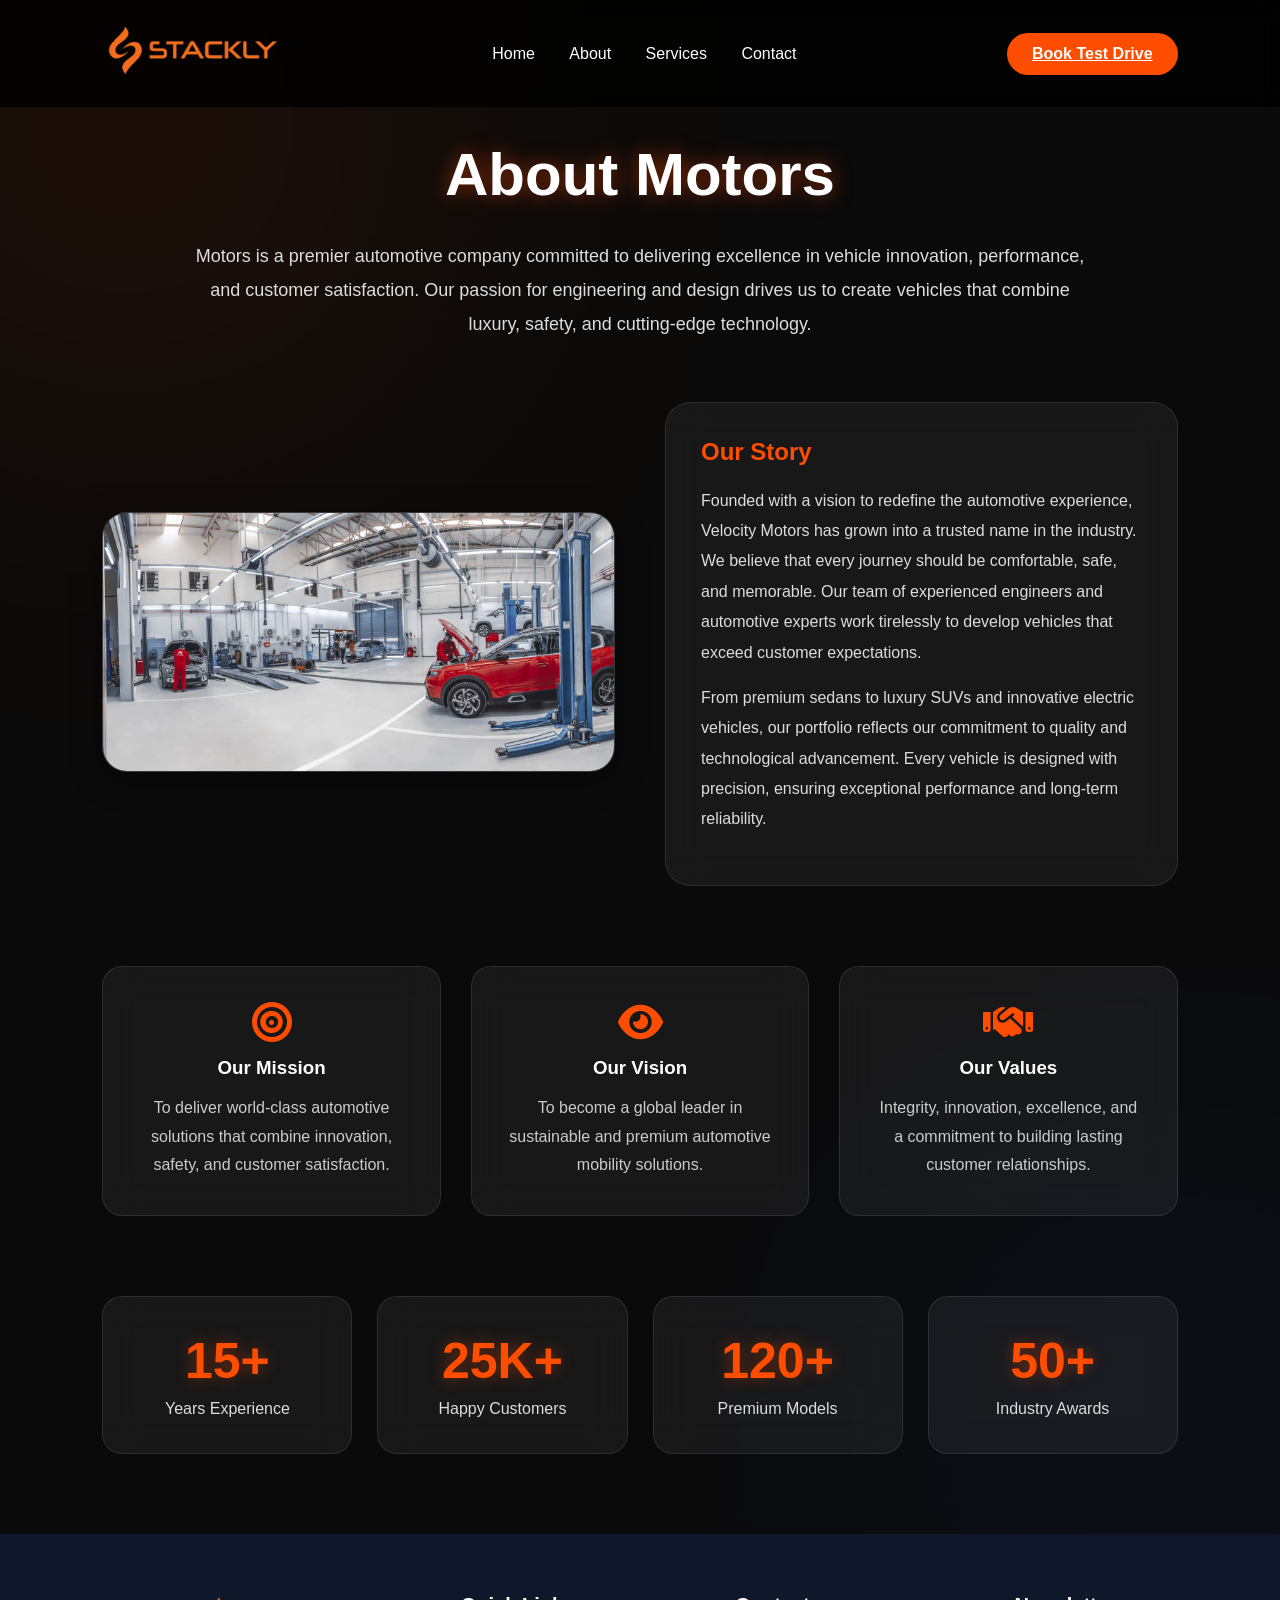
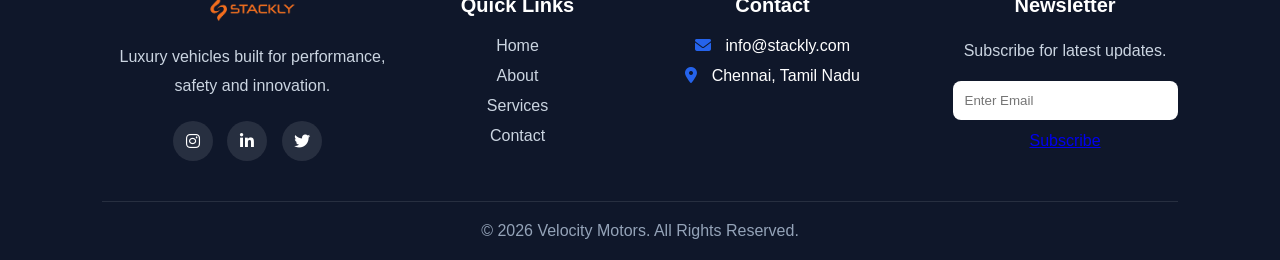
==== About.html @ fe4d31fa "changes" ====
<!DOCTYPE html>
<html lang="en">
<head>
<meta charset="UTF-8">
<meta name="viewport" content="width=device-width, initial-scale=1.0">
<title>Velocity Motors</title>

<link rel="stylesheet" href="style.css">

<link rel="stylesheet"
href="https://cdnjs.cloudflare.com/ajax/libs/font-awesome/6.5.1/css/all.min.css">

</head>
<body>

<header>

    <div class="logo">
        <a href="index.html">
            <img src="./assests/logo1.webp" alt="Velocity Motors Logo">
        </a>
    </div>

    <div class="menu-toggle">
        <i class="fas fa-bars"></i>
    </div>

    <nav>
        <a href="index.html">Home</a>
        <a href="about.html">About</a>
        <a href="services.html">Services</a>
        <a href="contact.html">Contact</a>
    </nav>

    <a href="404.html" class="btn">Book Test Drive</a>

</header>

<section class="about-section">

    <div class="container">

        <h1>About  Motors</h1>

        <p class="about-intro">
             Motors is a premier automotive company committed to
            delivering excellence in vehicle innovation, performance, and
            customer satisfaction. Our passion for engineering and design
            drives us to create vehicles that combine luxury, safety,
            and cutting-edge technology.
        </p>

        <div class="about-content">

            <div class="about-image">
                <img src="./assests/aboutimg.webp" alt="Velocity Motors">
            </div>

            <div class="about-text">

                <h2>Our Story</h2>

                <p>
                    Founded with a vision to redefine the automotive experience,
                    Velocity Motors has grown into a trusted name in the industry.
                    We believe that every journey should be comfortable, safe,
                    and memorable. Our team of experienced engineers and
                    automotive experts work tirelessly to develop vehicles
                    that exceed customer expectations.
                </p>

                <p>
                    From premium sedans to luxury SUVs and innovative electric
                    vehicles, our portfolio reflects our commitment to quality
                    and technological advancement. Every vehicle is designed
                    with precision, ensuring exceptional performance and
                    long-term reliability.
                </p>

            </div>

        </div>

        <div class="mission-vision">

            <div class="about-card">
                <i class="fas fa-bullseye"></i>
                <h3>Our Mission</h3>
                <p>
                    To deliver world-class automotive solutions that combine
                    innovation, safety, and customer satisfaction.
                </p>
            </div>

            <div class="about-card">
                <i class="fas fa-eye"></i>
                <h3>Our Vision</h3>
                <p>
                    To become a global leader in sustainable and premium
                    automotive mobility solutions.
                </p>
            </div>

            <div class="about-card">
                <i class="fas fa-handshake"></i>
                <h3>Our Values</h3>
                <p>
                    Integrity, innovation, excellence, and a commitment to
                    building lasting customer relationships.
                </p>
            </div>

        </div>

        <div class="about-stats">

            <div class="stat-box">
                <h2>15+</h2>
                <p>Years Experience</p>
            </div>

            <div class="stat-box">
                <h2>25K+</h2>
                <p>Happy Customers</p>
            </div>

            <div class="stat-box">
                <h2>120+</h2>
                <p>Premium Models</p>
            </div>

            <div class="stat-box">
                <h2>50+</h2>
                <p>Industry Awards</p>
            </div>

        </div>

    </div>

</section>


<footer class="footer">

    <div class="container">

        <div class="row">

            <div class="col-lg-4">

                <a href="index.html">
                    <img src="./assests/logo1.webp"
                    class="footer-logo"
                    alt="Logo">
                </a>

                <p>
                    Luxury vehicles built for performance,
                    safety and innovation.
                </p>

                <div class="social-icons">

                    <a href="404.html">
                        <i class="fab fa-instagram"></i>
                    </a>

                    <a href="404.html">
                        <i class="fab fa-linkedin-in"></i>
                    </a>

                    <a href="404.html">
                        <i class="fab fa-twitter"></i>
                    </a>

                </div>

            </div>

            <div class="col-lg-2">

                <h4>Quick Links</h4>

                <ul class="footer-links">

                    <li>
                        <a href="index.html">Home</a>
                    </li>

                    <li>
                        <a href="about.html">About</a>
                    </li>

                    <li>
                        <a href="services.html">Services</a>
                    </li>

                    <li>
                        <a href="contact.html">Contact</a>
                    </li>

                </ul>

            </div>

            <div class="col-lg-3">

                <h4>Contact</h4>

                <ul class="contact-info">

                    <li>
                        <i class="fas fa-envelope"></i>
                        info@stackly.com
                    </li>

                    <li>
                        <i class="fas fa-map-marker-alt"></i>
                        Chennai, Tamil Nadu
                    </li>

                </ul>

            </div>

            <div class="col-lg-3">

                <h4>Newsletter</h4>

                <p>
                    Subscribe for latest updates.
                </p>

                <div class="newsletter">

                    <input type="email"
                    placeholder="Enter Email">

                    <a href="404.html"
                    class="subscribe-btn">
                        Subscribe
                    </a>

                </div>

            </div>

        </div>

        <div class="footer-bottom">
            © 2026 Velocity Motors.
            All Rights Reserved.
        </div>

    </div>

</footer>


<script src="main.js"></script>

</body>
</html>
---- style.css ----
*{
margin:0;
padding:0;
box-sizing:border-box;
font-family:'Poppins',sans-serif;
scroll-behavior:smooth;
}

body{
background:#0a0a0a;
color:white;
}

header{
position:fixed;
width:100%;
top:0;
padding:20px 8%;
display:flex;
justify-content:space-between;
align-items:center;
background:rgba(0,0,0,.8);
backdrop-filter:blur(10px);
z-index:1000;
}

.logo{
font-size:30px;
font-weight:700;
color:#ff4d00;
}

.logo img{
    height: 60px;
    width: auto;
    object-fit: contain;
}
nav a{
color:white;
text-decoration:none;
margin:0 15px;
}

.btn{
background:#ff4d00;
color:white;
padding:12px 25px;
border:none;
border-radius:30px;
cursor:pointer;
font-weight:600;
}

.outline-btn{
padding:12px 25px;
background:transparent;
border:2px solid white;
color:white;
border-radius:30px;
margin-left:10px;
cursor:pointer;
}

.hero{
height:100vh;
background:
linear-gradient(rgba(0,0,0,.5),rgba(0,0,0,.7)),
url("./assests/background.webp");
background-size:cover;
background-position:center;
display:flex;
justify-content:center;
align-items:center;
text-align:center;
}

.hero-content{
max-width:800px;
animation:fadeUp 1.2s ease;
}

.hero h1{
font-size:70px;
margin-bottom:20px;
}

.hero p{
font-size:20px;
line-height:1.8;
margin-bottom:25px;
}

.stats{
padding:80px 10%;
display:flex;
justify-content:space-around;
background:#111;
}

.stat h2{
font-size:55px;
color:#ff4d00;
}

.features{
padding:100px 10%;
text-align:center;
}

.features h2{
font-size:45px;
margin-bottom:50px;
}

.feature-grid{
display:grid;
grid-template-columns:repeat(auto-fit,minmax(250px,1fr));
gap:30px;
}

.card{
background:#141414;
padding:35px;
border-radius:15px;
transition:.4s;
}

.card:hover{
transform:translateY(-10px);
}

.card i{
font-size:40px;
color:#ff4d00;
margin-bottom:20px;
}

.showcase{
padding:100px 10%;
}

.showcase h2{
text-align:center;
font-size:45px;
margin-bottom:50px;
}

.cars{
display:grid;
grid-template-columns:repeat(auto-fit,minmax(300px,1fr));
gap:25px;
}

.car-card{
overflow:hidden;
border-radius:15px;
background:#141414;
}

.car-card img{
width:100%;
height:250px;
object-fit:cover;
transition:.5s;
}

.car-card:hover img{
transform:scale(1.1);
}

.car-card h3{
padding:20px;
text-align:center;
}

.cta{
padding:100px 20px;
text-align:center;
background:#111;
}

.cta h2{
font-size:45px;
margin-bottom:25px;
}

footer{
padding:25px;
text-align:center;
background:black;
}

@keyframes fadeUp{
from{
opacity:0;
transform:translateY(50px);
}
to{
opacity:1;
transform:translateY(0);
}
}

@media(max-width:768px){

header{
flex-direction:column;
gap:15px;
}

.hero h1{
font-size:45px;
}

.stats{
flex-direction:column;
gap:30px;
text-align:center;
}
}


@keyframes loading{
    from{
        width:0%;
    }
    to{
        width:100%;
    }
}

#main-content{
    display:none;
}


/* Footer */

.footer{
    background:#0f172a;
    color:#fff;
    padding:60px 8% 20px;
}

.footer .container{
    width:100%;
}

.footer .row{
    display:grid;
    grid-template-columns:2fr 1fr 1.5fr 1.5fr;
    gap:40px;
}

.footer-logo{
    width:90px;
    margin-bottom:15px;
    cursor:pointer;
    transition:0.3s;
}

.footer-logo:hover{
    transform:scale(1.08);
}

.footer p{
    color:#cbd5e1;
    line-height:1.8;
}

.footer h4{
    margin-bottom:20px;
    font-size:20px;
    color:#fff;
}

.social-icons{
    margin-top:20px;
}

.social-icons a{
    width:40px;
    height:40px;
    display:inline-flex;
    align-items:center;
    justify-content:center;
    background:rgba(255,255,255,0.1);
    border-radius:50%;
    color:#fff;
    text-decoration:none;
    margin-right:10px;
    transition:0.3s;
}

.social-icons a:hover{
    background:#2563eb;
    transform:translateY(-3px);
}

.footer-links,
.contact-info{
    list-style:none;
    padding:0;
}

.footer-links li,
.contact-info li{
    margin-bottom:12px;
}

.footer-links a{
    color:#cbd5e1;
    text-decoration:none;
    transition:0.3s;
}

.footer-links a:hover{
    color:#fff;
    padding-left:5px;
}

.contact-info i{
    margin-right:10px;
    color:#2563eb;
}

.newsletter{
    display:flex;
    flex-direction:column;
    gap:12px;
    margin-top:15px;
}

.newsletter input{
    padding:12px;
    border:none;
    border-radius:8px;
    outline:none;
}

.newsletter button{
    background:#2563eb;
    color:#fff;
    border:none;
    padding:12px;
    border-radius:8px;
    cursor:pointer;
    transition:0.3s;
}

.newsletter button:hover{
    background:#1d4ed8;
}

.footer-bottom{
    border-top:1px solid rgba(255,255,255,0.1);
    margin-top:40px;
    padding-top:20px;
    text-align:center;
    color:#94a3b8;
}

/* Mobile Responsive */

@media(max-width:768px){

    .footer .row{
        grid-template-columns:1fr;
        gap:30px;
    }

    .footer{
        text-align:center;
    }

    .social-icons{
        justify-content:center;
    }

    .newsletter{
        max-width:350px;
        margin:auto;
    }
}
/* Mobile Responsive */

@media(max-width:768px){

    .footer{
        text-align:center;
    }

    .footer-container{
        grid-template-columns:1fr;
    }

    .footer-brand{
        max-width:100%;
    }

    .footer-logo{
        width:70px;
    }
}

/* Hamburger Menu */

.menu-toggle{
    display:none;
    font-size:28px;
    color:white;
    cursor:pointer;
}

/* Mobile Navbar */

@media(max-width:768px){

    header{
        flex-direction:row;
        justify-content:space-between;
    }

    .menu-toggle{
        display:block;
    }

nav{
    position:absolute;
    top:90px;
    left:0;
    width:100%;

    background:#111;
    flex-direction:column;
    text-align:center;
    padding:20px 0;

    /* 🔥 IMPORTANT FIX */
    display:flex;
    flex-direction:column;

    opacity:0;
    visibility:hidden;
    transform:translateY(-20px);
    transition:0.4s ease;

    pointer-events:none;
}

nav.active{
    opacity:1;
    visibility:visible;
    transform:translateY(0);
    pointer-events:auto;
}

    nav a{
        margin:15px 0;
        display:block;
    }

    header .btn{
        display:none;
    }

    .hero h1{
        font-size:45px;
    }

    .stats{
        flex-direction:column;
        gap:30px;
        text-align:center;
    }
}



.about-section{
    padding:140px 8% 80px;
    min-height:100vh;
    position:relative;
    overflow:hidden;
}

/* Background Glow */

.about-section::before{
    content:"";
    position:absolute;
    width:450px;
    height:450px;
    background:#ff4d00;
    filter:blur(180px);
    opacity:.15;
    top:-100px;
    left:-100px;
}

.about-section::after{
    content:"";
    position:absolute;
    width:400px;
    height:400px;
    background:#2563eb;
    filter:blur(180px);
    opacity:.12;
    bottom:-100px;
    right:-100px;
}

.about-section .container{
    position:relative;
    z-index:2;
}

.about-section h1{
    text-align:center;
    font-size:60px;
    margin-bottom:30px;
    color:#fff;
    text-shadow:0 0 20px rgba(255,77,0,.5);
}

.about-intro{
    max-width:900px;
    margin:0 auto 60px;
    text-align:center;
    color:#ddd;
    line-height:1.9;
    font-size:18px;
}

/* Image + Content */

.about-content{
    display:grid;
    grid-template-columns:1fr 1fr;
    gap:50px;
    align-items:center;
    margin-top:50px;
}

.about-image img{
    width:100%;
    border-radius:25px;
    border:1px solid rgba(255,255,255,.15);

    background:rgba(255,255,255,.05);
    backdrop-filter:blur(20px);

    box-shadow:
    0 8px 32px rgba(0,0,0,.35);

    transition:.5s;
}

.about-image img:hover{
    transform:scale(1.03);
}

.about-text{
    background:rgba(255,255,255,.06);
    backdrop-filter:blur(20px);
    border:1px solid rgba(255,255,255,.1);
    border-radius:25px;
    padding:35px;
}

.about-text h2{
    color:#ff4d00;
    margin-bottom:20px;
}

.about-text p{
    color:#ddd;
    line-height:1.9;
    margin-bottom:15px;
}

/* Mission Vision */

.mission-vision{
    margin-top:80px;

    display:grid;
    grid-template-columns:repeat(auto-fit,minmax(280px,1fr));
    gap:30px;
}

.about-card{
    background:rgba(255,255,255,.06);
    backdrop-filter:blur(20px);

    border:1px solid rgba(255,255,255,.1);

    border-radius:20px;

    padding:35px;
    text-align:center;

    transition:.4s;
}

.about-card:hover{
    transform:translateY(-10px);
    box-shadow:0 10px 40px rgba(255,77,0,.2);
}

.about-card i{
    font-size:40px;
    color:#ff4d00;
    margin-bottom:15px;
}

.about-card h3{
    margin-bottom:15px;
}

.about-card p{
    color:#ccc;
    line-height:1.8;
}

/* Stats */

.about-stats{
    margin-top:80px;

    display:grid;
    grid-template-columns:repeat(auto-fit,minmax(200px,1fr));
    gap:25px;
}

.stat-box{
    text-align:center;

    background:rgba(255,255,255,.06);

    backdrop-filter:blur(20px);

    border:1px solid rgba(255,255,255,.1);

    border-radius:20px;

    padding:35px;
}

.stat-box h2{
    font-size:50px;
    color:#ff4d00;
    margin-bottom:10px;

    text-shadow:0 0 15px rgba(255,77,0,.4);
}

.stat-box p{
    color:#ddd;
}

/* Animation */

.about-content,
.about-card,
.stat-box{
    animation:fadeUp 1s ease;
}

@keyframes fadeUp{

    from{
        opacity:0;
        transform:translateY(60px);
    }

    to{
        opacity:1;
        transform:translateY(0);
    }
}

/* Mobile */

@media(max-width:768px){

    .about-section h1{
        font-size:40px;
    }

    .about-content{
        grid-template-columns:1fr;
    }

    .about-text{
        padding:25px;
    }

    .stat-box h2{
        font-size:38px;
    }
}

/* Card Content Animation */

.about-card{
    overflow:hidden;
    position:relative;
}

/* Icon */

.about-card i{
    font-size:40px;
    color:#ff4d00;
    margin-bottom:15px;
    transition:all .8s ease;
}

/* Heading */

.about-card h3{
    margin-bottom:15px;
    transition:all .8s ease;
}

/* Paragraph */

.about-card p{
    color:#ccc;
    line-height:1.8;
    transition:all .8s ease;
}

/* Hover Effect */

.about-card:hover i{
    animation:iconMove 1.2s ease;
}

.about-card:hover h3{
    animation:titleMove 1.4s ease;
}

.about-card:hover p{
    animation:textMove 1.6s ease;
}

/* Icon Out-In */

@keyframes iconMove{

    0%{
        opacity:1;
        transform:translateY(0);
    }

    50%{
        opacity:0;
        transform:translateY(-40px);
    }

    100%{
        opacity:1;
        transform:translateY(0);
    }
}

/* Heading Out-In */

@keyframes titleMove{

    0%{
        opacity:1;
        transform:translateX(0);
    }

    50%{
        opacity:0;
        transform:translateX(-60px);
    }

    100%{
        opacity:1;
        transform:translateX(0);
    }
}

/* Paragraph Out-In */

@keyframes textMove{

    0%{
        opacity:1;
        transform:translateY(0);
    }

    50%{
        opacity:0;
        transform:translateY(60px);
    }

    100%{
        opacity:1;
        transform:translateY(0);
    }
}

/* Stats Hover Animation */

.stat-box{
    overflow:hidden;
    position:relative;
    transition:.5s;
}

.stat-box:hover{
    transform:translateY(-10px);
    box-shadow:0 10px 40px rgba(255,77,0,.25);
}

/* Number */

.stat-box:hover h2{
    animation:numberOutIn 1.4s ease;
}

/* Text */

.stat-box:hover p{
    animation:textOutIn 1.6s ease;
}

/* Number Out → In */

@keyframes numberOutIn{

    0%{
        opacity:1;
        transform:translateY(0);
    }

    40%{
        opacity:0;
        transform:translateY(-80px);
    }

    41%{
        opacity:0;
        transform:translateY(80px);
    }

    100%{
        opacity:1;
        transform:translateY(0);
    }
}

/* Text Out → In */

@keyframes textOutIn{

    0%{
        opacity:1;
        transform:translateY(0);
    }

    40%{
        opacity:0;
        transform:translateY(60px);
    }

    41%{
        opacity:0;
        transform:translateY(-60px);
    }

    100%{
        opacity:1;
        transform:translateY(0);
    }
}


/* =========================
   SERVICES PAGE
========================= */

.services-section{
    padding:140px 8% 80px;
    min-height:100vh;
    position:relative;
    overflow:hidden;
}

/* Background Glow */

.services-section::before{
    content:"";
    position:absolute;
    width:500px;
    height:500px;
    background:#ff4d00;
    filter:blur(180px);
    opacity:.15;
    top:-120px;
    left:-120px;
}

.services-section::after{
    content:"";
    position:absolute;
    width:450px;
    height:450px;
    background:#2563eb;
    filter:blur(180px);
    opacity:.12;
    bottom:-120px;
    right:-120px;
}

.services-section .container{
    position:relative;
    z-index:2;
}

.services-section h1{
    text-align:center;
    font-size:60px;
    margin-bottom:30px;
    color:#fff;
    text-shadow:0 0 20px rgba(255,77,0,.4);
}

.service-intro{
    max-width:900px;
    margin:0 auto 60px;
    text-align:center;
    color:#ddd;
    line-height:1.9;
    font-size:18px;
}

/* =========================
   OVERVIEW
========================= */

.service-overview{
    display:grid;
    grid-template-columns:1fr 1fr;
    gap:50px;
    align-items:center;
    margin-bottom:80px;
}

.service-image img{
    width:100%;
    border-radius:25px;
    border:1px solid rgba(255,255,255,.1);

    background:rgba(255,255,255,.05);
    backdrop-filter:blur(20px);

    box-shadow:0 8px 32px rgba(0,0,0,.3);

    transition:.5s;
}

.service-image img:hover{
    transform:scale(1.03);
}

.service-content{
    background:rgba(255,255,255,.06);
    backdrop-filter:blur(20px);

    border:1px solid rgba(255,255,255,.1);

    border-radius:25px;

    padding:35px;
}

.service-content h2{
    color:#ff4d00;
    margin-bottom:20px;
}

.service-content p{
    color:#ddd;
    line-height:1.9;
    margin-bottom:15px;
}

/* =========================
   SERVICE CARDS
========================= */

.service-grid{
    display:grid;
    grid-template-columns:repeat(auto-fit,minmax(260px,1fr));
    gap:30px;
    margin-bottom:80px;
}

.service-card{
    background:rgba(255,255,255,.06);
    backdrop-filter:blur(20px);

    border:1px solid rgba(255,255,255,.1);

    border-radius:20px;

    padding:35px;
    text-align:center;

    transition:.4s;
}

.service-card:hover{
    transform:translateY(-10px);
    box-shadow:0 15px 40px rgba(255,77,0,.25);
}

.service-card i{
    font-size:42px;
    color:#ff4d00;
    margin-bottom:15px;
}

.service-card h3{
    margin-bottom:15px;
}

.service-card p{
    color:#ccc;
    line-height:1.8;
}

/* =========================
   FEATURED SERVICES
========================= */

.featured-services h2{
    text-align:center;
    margin-bottom:40px;
    font-size:40px;
}

.featured-grid{
    display:grid;
    grid-template-columns:repeat(auto-fit,minmax(280px,1fr));
    gap:30px;
    margin-bottom:80px;
}

.featured-card{
    background:rgba(255,255,255,.06);
    backdrop-filter:blur(20px);

    border:1px solid rgba(255,255,255,.1);

    border-radius:20px;
    overflow:hidden;

    transition:.4s;
}

.featured-card:hover{
    transform:translateY(-10px);
}

.featured-card img{
    width:100%;
    height:240px;
    object-fit:cover;
}

.featured-card h3{
    padding:20px 20px 10px;
}

.featured-card p{
    padding:0 20px 20px;
    color:#ccc;
    line-height:1.8;
}

/* =========================
   PROCESS
========================= */

.service-process h2{
    text-align:center;
    margin-bottom:40px;
    font-size:40px;
}

.process-grid{
    display:grid;
    grid-template-columns:repeat(auto-fit,minmax(220px,1fr));
    gap:25px;
}

.process-box{
    background:rgba(255,255,255,.06);
    backdrop-filter:blur(20px);

    border:1px solid rgba(255,255,255,.1);

    border-radius:20px;

    text-align:center;
    padding:35px;

    transition:.4s;
}

.process-box:hover{
    transform:translateY(-10px);
}

.process-box span{
    display:inline-block;
    font-size:45px;
    font-weight:700;
    color:#ff4d00;
    margin-bottom:15px;
}

.process-box p{
    color:#ccc;
    line-height:1.8;
}

/* =========================
   ANIMATION
========================= */

.service-overview,
.service-card,
.featured-card,
.process-box{
    animation:fadeUp 1s ease;
}

@keyframes fadeUp{

    from{
        opacity:0;
        transform:translateY(60px);
    }

    to{
        opacity:1;
        transform:translateY(0);
    }
}

/* =========================
   MOBILE
========================= */

@media(max-width:768px){

    .services-section h1{
        font-size:40px;
    }

    .service-overview{
        grid-template-columns:1fr;
    }

    .service-content{
        padding:25px;
    }

    .featured-services h2,
    .service-process h2{
        font-size:30px;
    }
}

/* =========================
   OUT → IN ANIMATION SYSTEM
========================= */

/* default hidden state */

.service-intro,
.service-overview,
.service-card,
.featured-card,
.process-box{
    opacity:0;
    transform:translateY(80px);
    filter:blur(5px);
}

/* trigger animation */

.service-intro{
    animation:introIn 1.2s ease forwards;
}

.service-overview{
    animation:sectionIn 1.4s ease forwards;
    animation-delay:.3s;
}

.service-card:nth-child(1){
    animation:cardIn 1.2s ease forwards;
    animation-delay:.6s;
}

.service-card:nth-child(2){
    animation:cardIn 1.2s ease forwards;
    animation-delay:.8s;
}

.service-card:nth-child(3){
    animation:cardIn 1.2s ease forwards;
    animation-delay:1s;
}

.service-card:nth-child(4){
    animation:cardIn 1.2s ease forwards;
    animation-delay:1.2s;
}

.featured-card:nth-child(1){
    animation:cardIn 1.2s ease forwards;
    animation-delay:1.4s;
}

.featured-card:nth-child(2){
    animation:cardIn 1.2s ease forwards;
    animation-delay:1.6s;
}

.featured-card:nth-child(3){
    animation:cardIn 1.2s ease forwards;
    animation-delay:1.8s;
}

.process-box:nth-child(1){
    animation:cardIn 1.2s ease forwards;
    animation-delay:2s;
}

.process-box:nth-child(2){
    animation:cardIn 1.2s ease forwards;
    animation-delay:2.2s;
}

.process-box:nth-child(3){
    animation:cardIn 1.2s ease forwards;
    animation-delay:2.4s;
}

.process-box:nth-child(4){
    animation:cardIn 1.2s ease forwards;
    animation-delay:2.6s;
}

/* =========================
   KEYFRAMES (OUT → IN)
========================= */

/* Intro text */

@keyframes introIn{
    0%{
        opacity:0;
        transform:translateY(120px);
        filter:blur(8px);
    }
    100%{
        opacity:1;
        transform:translateY(0);
        filter:blur(0);
    }
}

/* section image/content */

@keyframes sectionIn{
    0%{
        opacity:0;
        transform:translateX(-120px);
        filter:blur(8px);
    }
    100%{
        opacity:1;
        transform:translateX(0);
        filter:blur(0);
    }
}

/* cards */

@keyframes cardIn{
    0%{
        opacity:0;
        transform:translateY(120px) scale(0.9);
        filter:blur(10px);
    }
    100%{
        opacity:1;
        transform:translateY(0) scale(1);
        filter:blur(0);
    }
}


/* =========================
   CENTER LAYOUT
========================= */

.contact-section h1{
    margin-bottom:20px;
}

.contact-section p{
    margin-bottom:60px;
}

.contact-section{
    padding:140px 8% 80px;
    text-align:center;
}

.contact-wrapper{
    display:flex;
    justify-content:center;
    align-items:flex-start;
    gap:60px;
    flex-wrap:wrap;
}

/* =========================
   INFO SIDE
========================= */

.contact-info{
    flex:1;
    min-width:280px;
}

.info-box{
    background:rgba(255,255,255,0.06);
    backdrop-filter:blur(20px);
    border:1px solid rgba(255,255,255,0.1);
    border-radius:15px;
    padding:20px;
    margin-bottom:15px;
    text-align:center;
}

/* =========================
   FORM SIDE SMALL PREMIUM
========================= */

.contact-form{
    flex:1;
    min-width:300px;

    background:rgba(255,255,255,0.06);
    backdrop-filter:blur(20px);
    border:1px solid rgba(255,255,255,0.1);
    border-radius:20px;

    padding:25px;
    display:flex;
    flex-direction:column;
    gap:15px;
}

/* Name + Email row */

.input-row{
    display:flex;
    gap:10px;
}

.input-row input{
    flex:1;
}

/* Inputs */

.contact-form input,
.contact-form textarea{
    width:100%;
    padding:10px;
    border:none;
    outline:none;
    border-radius:8px;

    background:rgba(0,0,0,0.3);
    color:white;
    font-size:14px;
}

/* Button */

.contact-form .btn{
    padding:10px;
    font-size:14px;
}

/* =========================
   MOBILE
========================= */

@media(max-width:768px){

    .contact-wrapper{
        flex-direction:column;
        align-items:center;
    }

    .input-row{
        flex-direction:column;
    }
}

/* =========================
   OUT → IN ANIMATION ONLY
========================= */

/* DEFAULT HIDDEN STATE */

.hero-content,
.stat,
.card,
.car-card,
.cta h2{
    opacity:0;
    transform:translateY(80px);
    filter:blur(6px);
}

/* HERO */

.hero-content{
    animation:fadeInUp 1.2s ease forwards;
}

/* STATS */

.stat:nth-child(1){
    animation:fadeInUp 1.2s ease forwards;
    animation-delay:.4s;
}

.stat:nth-child(2){
    animation:fadeInUp 1.2s ease forwards;
    animation-delay:.6s;
}

.stat:nth-child(3){
    animation:fadeInUp 1.2s ease forwards;
    animation-delay:.8s;
}

/* FEATURES */

.card:nth-child(1){
    animation:fadeInUp 1.2s ease forwards;
    animation-delay:1s;
}

.card:nth-child(2){
    animation:fadeInUp 1.2s ease forwards;
    animation-delay:1.2s;
}

.card:nth-child(3){
    animation:fadeInUp 1.2s ease forwards;
    animation-delay:1.4s;
}

/* SHOWCASE */

.car-card:nth-child(1){
    animation:fadeInUp 1.2s ease forwards;
    animation-delay:1.6s;
}

.car-card:nth-child(2){
    animation:fadeInUp 1.2s ease forwards;
    animation-delay:1.8s;
}

.car-card:nth-child(3){
    animation:fadeInUp 1.2s ease forwards;
    animation-delay:2s;
}

/* CTA */

.cta h2{
    animation:fadeInUp 1.2s ease forwards;
    animation-delay:2.2s;
}

/* BUTTON inside CTA */

.cta .btn{
    opacity:0;
    transform:translateY(80px);
    animation:fadeInUp 1.2s ease forwards;
    animation-delay:2.4s;
}

/* =========================
   KEYFRAME
========================= */

@keyframes fadeInUp{

    0%{
        opacity:0;
        transform:translateY(100px);
        filter:blur(8px);
    }

    100%{
        opacity:1;
        transform:translateY(0);
        filter:blur(0);
    }
}

/* =========================
   STATS NUMBER ANIMATION
========================= */

.stat h2,
.stat p{
    opacity:0;
    transform:translateY(80px);
    filter:blur(6px);
}

/* stats stagger */

.stat:nth-child(1) h2,
.stat:nth-child(1) p{
    animation:fadeInUp 1.2s ease forwards;
    animation-delay:.4s;
}

.stat:nth-child(2) h2,
.stat:nth-child(2) p{
    animation:fadeInUp 1.2s ease forwards;
    animation-delay:.6s;
}

.stat:nth-child(3) h2,
.stat:nth-child(3) p{
    animation:fadeInUp 1.2s ease forwards;
    animation-delay:.8s;
}

/* =========================
   FEATURES ANIMATION
========================= */

.card{
    opacity:0;
    transform:translateY(100px);
    filter:blur(6px);
}

/* feature cards stagger */

.card:nth-child(1){
    animation:fadeInUp 1.2s ease forwards;
    animation-delay:1s;
}

.card:nth-child(2){
    animation:fadeInUp 1.2s ease forwards;
    animation-delay:1.2s;
}

.card:nth-child(3){
    animation:fadeInUp 1.2s ease forwards;
    animation-delay:1.4s;
}

/* =========================
   KEYFRAME
========================= */

@keyframes fadeInUp{

    0%{
        opacity:0;
        transform:translateY(120px);
        filter:blur(8px);
    }

    100%{
        opacity:1;
        transform:translateY(0);
        filter:blur(0);
    }
}

/* =========================
   CONTACT OUT → IN (STABLE)
========================= */

/* prevent re-animation issues */

.contact-section *{
    animation-fill-mode:forwards;
}

/* DEFAULT HIDDEN */

.contact-section h1,
.contact-section p,
.contact-info,
.info-box,
.contact-form{
    opacity:0;
    transform:translateY(80px);
    filter:blur(8px);
}

/* TITLE */

.contact-section h1{
    animation:fadeUp 1.2s ease forwards;
}

/* PARAGRAPH */

.contact-section p{
    animation:fadeUp 1.2s ease forwards;
    animation-delay:.3s;
}

/* INFO WRAPPER */

.contact-info{
    animation:fadeLeft 1.4s ease forwards;
    animation-delay:.6s;
}

/* INFO BOXES */

.info-box:nth-child(1){
    animation:fadeUp 1.2s ease forwards;
    animation-delay:.8s;
}

.info-box:nth-child(2){
    animation:fadeUp 1.2s ease forwards;
    animation-delay:1s;
}

.info-box:nth-child(3){
    animation:fadeUp 1.2s ease forwards;
    animation-delay:1.2s;
}

/* FORM */

.contact-form{
    animation:fadeRight 1.4s ease forwards;
    animation-delay:1.4s;
}

/* INPUTS */

.contact-form input,
.contact-form textarea{
    opacity:0;
    transform:translateY(60px);
    animation:fadeUp 1.2s ease forwards;
}

.contact-form input:nth-child(1){ animation-delay:1.6s; }
.contact-form input:nth-child(2){ animation-delay:1.8s; }
.contact-form input:nth-child(3){ animation-delay:2s; }
.contact-form textarea{ animation-delay:2.2s; }

/* =========================
   KEYFRAMES
========================= */

@keyframes fadeUp{
    0%{
        opacity:0;
        transform:translateY(100px);
        filter:blur(10px);
    }
    100%{
        opacity:1;
        transform:translateY(0);
        filter:blur(0);
    }
}

@keyframes fadeLeft{
    0%{
        opacity:0;
        transform:translateX(-120px);
        filter:blur(10px);
    }
    100%{
        opacity:1;
        transform:translateX(0);
        filter:blur(0);
    }
}

@keyframes fadeRight{
    0%{
        opacity:0;
        transform:translateX(120px);
        filter:blur(10px);
    }
    100%{
        opacity:1;
        transform:translateX(0);
        filter:blur(0);
    }
}

/* =========================
   FEATURES ANIMATION (OUT → IN)
========================= */

.features h2{
    opacity:0;
    transform:translateY(80px);
    filter:blur(6px);
    animation:fadeUp 1s ease forwards;
}

/* cards default hidden */
.card{
    opacity:0;
    transform:translateY(100px);
    filter:blur(8px);
}

/* stagger animation */

.card:nth-child(1){
    animation:fadeUp 1s ease forwards;
    animation-delay:.3s;
}

.card:nth-child(2){
    animation:fadeUp 1s ease forwards;
    animation-delay:.6s;
}

.card:nth-child(3){
    animation:fadeUp 1s ease forwards;
    animation-delay:.9s;
}

/* hover still same */
.card:hover{
    transform:translateY(-10px);
}

/* KEYFRAME */
@keyframes fadeUp{
    0%{
        opacity:0;
        transform:translateY(120px);
        filter:blur(10px);
    }
    100%{
        opacity:1;
        transform:translateY(0);
        filter:blur(0);
    }
}

body.menu-open{
    overflow:hidden;
}

/* =========================
   HERO FLY IN ANIMATION
========================= */

.hero-content{
    opacity:0;
    transform:translateY(120px) scale(0.95);
    filter:blur(10px);
    animation:heroFly 1.2s ease forwards;
}

/* heading */
.hero-content h1{
    opacity:0;
    transform:translateY(60px);
    animation:heroText 1s ease forwards;
    animation-delay:.3s;
}

/* paragraph */
.hero-content p{
    opacity:0;
    transform:translateY(60px);
    animation:heroText 1s ease forwards;
    animation-delay:.6s;
}

/* buttons */
.hero-buttons{
    opacity:0;
    transform:translateY(60px);
    animation:heroText 1s ease forwards;
    animation-delay:.9s;
}

/* MAIN FLY KEYFRAME */
@keyframes heroFly{
    0%{
        opacity:0;
        transform:translateY(150px) scale(0.9);
        filter:blur(12px);
    }
    100%{
        opacity:1;
        transform:translateY(0) scale(1);
        filter:blur(0);
    }
}

/* TEXT KEYFRAME */
@keyframes heroText{
    0%{
        opacity:0;
        transform:translateY(80px);
        filter:blur(8px);
    }
    100%{
        opacity:1;
        transform:translateY(0);
        filter:blur(0);
    }
}
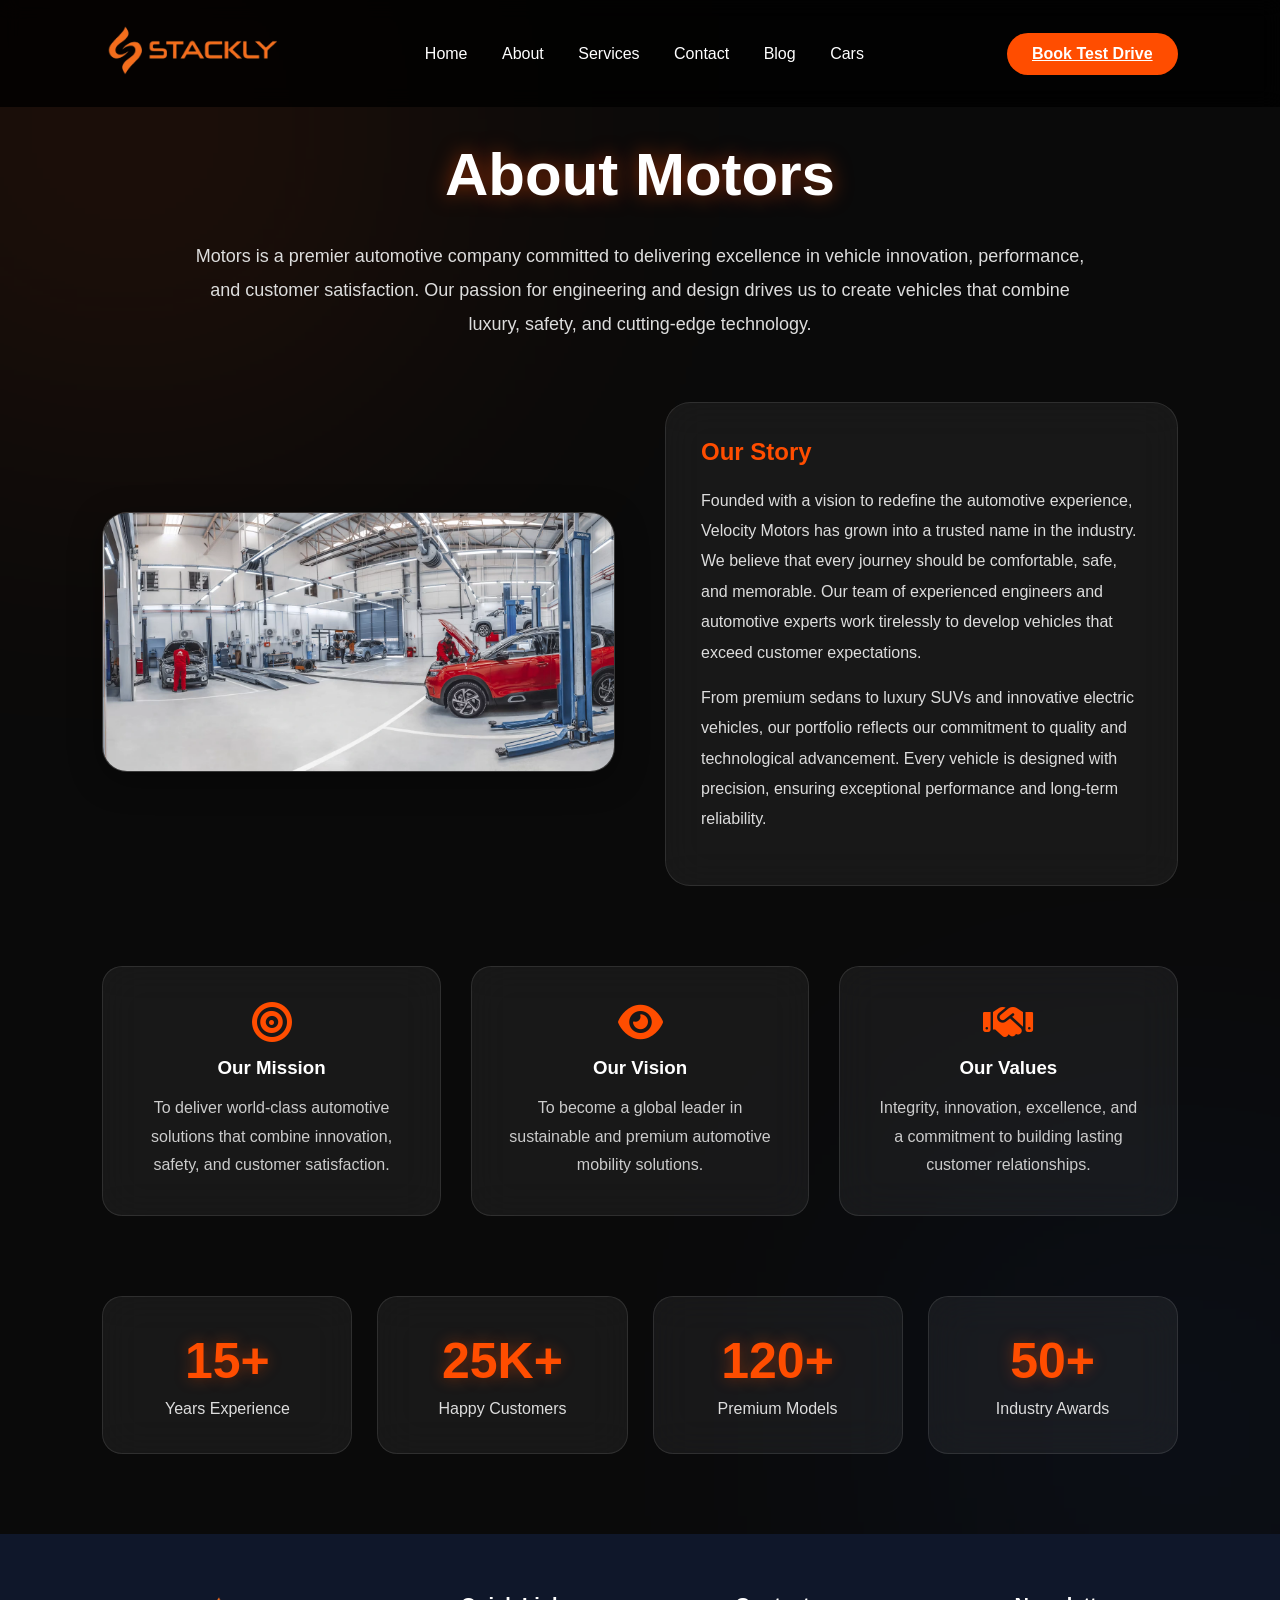
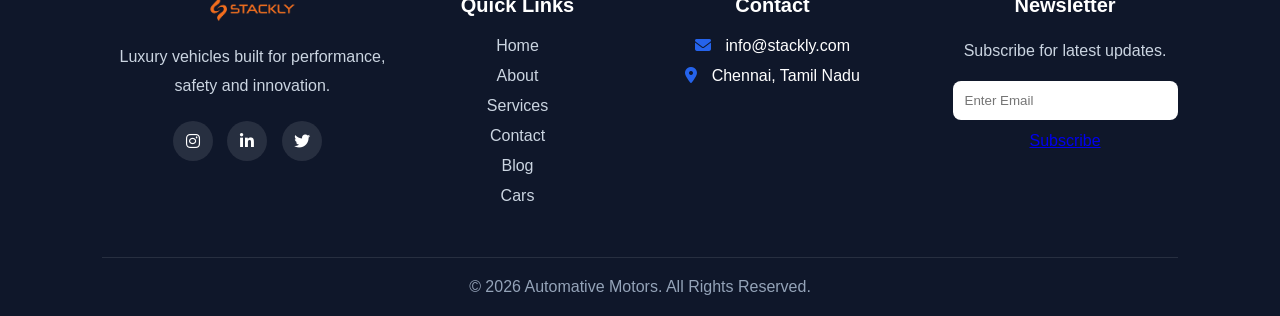
==== commit 0f53b7ce: "last changes" ====
--- a/About.html
+++ b/About.html
@@ -31,6 +31,8 @@
         <a href="about.html">About</a>
         <a href="services.html">Services</a>
         <a href="contact.html">Contact</a>
+        <a href="blog.html">Blog</a>
+        <a href="car.html">Cars</a>
     </nav>
 
     <a href="404.html" class="btn">Book Test Drive</a>
@@ -200,6 +202,12 @@
                     <li>
                         <a href="contact.html">Contact</a>
                     </li>
+                    <li>
+                        <a href="blog.html">Blog</a>        
+                    </li>
+                    <li>
+                        <a href="car.html">Cars</a> 
+                    </li>
 
                 </ul>
 
@@ -250,7 +258,7 @@
         </div>
 
         <div class="footer-bottom">
-            © 2026 Velocity Motors.
+            © 2026 Automative Motors.
             All Rights Reserved.
         </div>
 
--- a/style.css
+++ b/style.css
@@ -1852,4 +1852,1089 @@
         transform:translateY(0);
         filter:blur(0);
     }
-}+}
+
+/* ==========================
+   BLOG SECTION
+========================== */
+
+.blog{
+    padding:120px 8%;
+    overflow:hidden;
+}
+
+.blog .row{
+    display:flex;
+    gap:30px;
+    align-items:flex-start;
+}
+
+.col-lg-9{
+    flex:3;
+}
+
+.col-lg-3{
+    flex:1;
+}
+
+/* ==========================
+   BLOG GRID
+========================== */
+
+.col-lg-9 .row{
+    display:grid;
+    grid-template-columns:repeat(auto-fit,minmax(320px,1fr));
+    gap:30px;
+}
+
+/* ==========================
+   BLOG CARD
+========================== */
+
+.blog__item{
+    background:rgba(255,255,255,.05);
+    backdrop-filter:blur(15px);
+
+    border:1px solid rgba(255,255,255,.08);
+
+    border-radius:20px;
+    overflow:hidden;
+
+    transition:.4s;
+
+    opacity:0;
+    transform:translateY(100px);
+
+    animation:blogShow 1s ease forwards;
+}
+
+/* Animation Delay */
+
+.blog__item:nth-child(1){animation-delay:.2s;}
+.blog__item:nth-child(2){animation-delay:.4s;}
+.blog__item:nth-child(3){animation-delay:.6s;}
+.blog__item:nth-child(4){animation-delay:.8s;}
+.blog__item:nth-child(5){animation-delay:1s;}
+.blog__item:nth-child(6){animation-delay:1.2s;}
+
+.blog__item:hover{
+    transform:translateY(-10px);
+    box-shadow:0 15px 40px rgba(255,77,0,.25);
+}
+
+/* ==========================
+   IMAGE
+========================== */
+
+.blog__item img{
+    width:100%;
+    height:240px;
+    object-fit:cover;
+    transition:.6s;
+}
+
+.blog__item:hover img{
+    transform:scale(1.08);
+}
+
+/* ==========================
+   INFO BAR
+========================== */
+
+.blog__item ul{
+    list-style:none;
+    display:flex;
+    flex-wrap:wrap;
+    gap:10px;
+
+    padding:15px 20px;
+
+    background:#111;
+}
+
+.blog__item ul li{
+    font-size:13px;
+    color:#aaa;
+}
+
+/* ==========================
+   TEXT
+========================== */
+
+.blog__item__text{
+    padding:25px;
+}
+
+.blog__item__text h5{
+    margin-bottom:15px;
+}
+
+.blog__item__text h5 a{
+    color:#fff;
+    text-decoration:none;
+    font-size:22px;
+    transition:.3s;
+}
+
+.blog__item:hover h5 a{
+    color:#ff4d00;
+}
+
+.blog__item__text p{
+    color:#ccc;
+    line-height:1.8;
+}
+
+/* ==========================
+   SIDEBAR
+========================== */
+
+.blog__sidebar{
+    background:rgba(255,255,255,.05);
+    backdrop-filter:blur(15px);
+
+    border:1px solid rgba(255,255,255,.08);
+
+    border-radius:20px;
+
+    padding:30px;
+
+    opacity:0;
+    transform:translateX(100px);
+
+    animation:sidebarShow 1.2s ease forwards;
+    animation-delay:.8s;
+}
+
+.blog__sidebar h4{
+    color:#fff;
+    margin-bottom:20px;
+}
+
+/* Search */
+
+.blog__sidebar__search{
+    display:flex;
+    gap:10px;
+    margin-bottom:30px;
+}
+
+.blog__sidebar__search input{
+    flex:1;
+    padding:12px;
+    border:none;
+    outline:none;
+    border-radius:10px;
+}
+
+.blog__sidebar__search button{
+    width:50px;
+    border:none;
+    border-radius:10px;
+    background:#ff4d00;
+    color:#fff;
+    cursor:pointer;
+}
+
+/* Categories */
+
+.blog__sidebar__categories{
+    margin-bottom:30px;
+}
+
+.blog__sidebar__categories ul{
+    list-style:none;
+}
+
+.blog__sidebar__categories li{
+    margin-bottom:12px;
+}
+
+.blog__sidebar__categories a{
+    color:#ccc;
+    text-decoration:none;
+    transition:.3s;
+}
+
+.blog__sidebar__categories a:hover{
+    color:#ff4d00;
+    padding-left:5px;
+}
+
+/* Tags */
+
+.blog__sidebar__tag{
+    margin-bottom:30px;
+}
+
+.blog__sidebar__tag a{
+    display:inline-block;
+
+    padding:8px 15px;
+
+    margin:5px;
+
+    border-radius:20px;
+
+    background:#1a1a1a;
+
+    color:#fff;
+    text-decoration:none;
+
+    transition:.3s;
+}
+
+.blog__sidebar__tag a:hover{
+    background:#ff4d00;
+}
+
+/* Newsletter */
+
+.blog__sidebar__newslatter p{
+    color:#bbb;
+    margin-bottom:15px;
+}
+
+.blog__sidebar__newslatter input{
+    width:100%;
+    padding:12px;
+
+    border:none;
+    border-radius:10px;
+
+    margin-bottom:15px;
+}
+
+.blog__sidebar__newslatter button{
+    width:100%;
+
+    padding:12px;
+
+    border:none;
+    border-radius:10px;
+
+    background:#ff4d00;
+
+    color:white;
+    cursor:pointer;
+}
+
+/* ==========================
+   ANIMATION
+========================== */
+
+@keyframes blogShow{
+
+    from{
+        opacity:0;
+        transform:translateY(100px);
+        filter:blur(10px);
+    }
+
+    to{
+        opacity:1;
+        transform:translateY(0);
+        filter:blur(0);
+    }
+}
+
+@keyframes sidebarShow{
+
+    from{
+        opacity:0;
+        transform:translateX(100px);
+        filter:blur(10px);
+    }
+
+    to{
+        opacity:1;
+        transform:translateX(0);
+        filter:blur(0);
+    }
+}
+
+/* ==========================
+   MOBILE
+========================== */
+
+@media(max-width:992px){
+
+    .blog .row{
+        flex-direction:column;
+    }
+
+    .col-lg-3{
+        width:100%;
+    }
+}
+
+@media(max-width:768px){
+
+    .blog{
+        padding:100px 5%;
+    }
+
+    .col-lg-9 .row{
+        grid-template-columns:1fr;
+    }
+
+    .blog__item img{
+        height:220px;
+    }
+}
+
+
+/* =========================
+   CARS SECTION
+========================= */
+
+.cars-section{
+    padding:140px 8% 100px;
+    overflow:hidden;
+}
+
+.section-title{
+    text-align:center;
+    margin-bottom:60px;
+}
+
+.section-title h1{
+    font-size:60px;
+    color:#fff;
+    margin-bottom:20px;
+}
+
+.section-title p{
+    max-width:700px;
+    margin:auto;
+    color:#bbb;
+    line-height:1.8;
+}
+
+/* =========================
+   GRID
+========================= */
+
+.cars-grid{
+    display:grid;
+    grid-template-columns:repeat(auto-fit,minmax(320px,1fr));
+    gap:30px;
+}
+
+/* =========================
+   CARD
+========================= */
+
+.car-card{
+
+    background:rgba(255,255,255,.05);
+
+    backdrop-filter:blur(20px);
+
+    border:1px solid rgba(255,255,255,.08);
+
+    border-radius:20px;
+
+    overflow:hidden;
+
+    transition:.5s;
+
+    opacity:0;
+
+    transform:translateY(120px);
+
+    animation:carFadeIn 1s ease forwards;
+}
+
+/* Delay */
+
+.car-card:nth-child(1){animation-delay:.2s;}
+.car-card:nth-child(2){animation-delay:.4s;}
+.car-card:nth-child(3){animation-delay:.6s;}
+.car-card:nth-child(4){animation-delay:.8s;}
+.car-card:nth-child(5){animation-delay:1s;}
+.car-card:nth-child(6){animation-delay:1.2s;}
+
+.car-card:hover{
+    transform:translateY(-10px);
+    box-shadow:0 15px 40px rgba(255,77,0,.25);
+}
+
+/* =========================
+   IMAGE
+========================= */
+
+.car-card img{
+    width:100%;
+    height:240px;
+    object-fit:cover;
+    transition:.6s;
+}
+
+.car-card:hover img{
+    transform:scale(1.08);
+}
+
+/* =========================
+   CONTENT
+========================= */
+
+.car-content{
+    padding:25px;
+}
+
+.car-year{
+
+    display:inline-block;
+
+    background:#ff4d00;
+
+    color:white;
+
+    padding:6px 15px;
+
+    border-radius:20px;
+
+    margin-bottom:15px;
+
+    font-size:14px;
+}
+
+.car-content h3{
+    font-size:24px;
+    color:#fff;
+    margin-bottom:15px;
+}
+
+.car-content ul{
+    list-style:none;
+
+    display:flex;
+    justify-content:space-between;
+
+    margin-top:15px;
+    margin-bottom:20px;
+}
+
+.car-content ul li{
+    color:#bbb;
+    font-size:14px;
+}
+
+.car-price{
+    font-size:28px;
+    font-weight:700;
+    color:#ff4d00;
+}
+
+/* =========================
+   ANIMATION
+========================= */
+
+@keyframes carFadeIn{
+
+    from{
+        opacity:0;
+        transform:translateY(120px);
+        filter:blur(10px);
+    }
+
+    to{
+        opacity:1;
+        transform:translateY(0);
+        filter:blur(0);
+    }
+}
+
+/* =========================
+   MOBILE
+========================= */
+
+@media(max-width:768px){
+
+    .section-title h1{
+        font-size:40px;
+    }
+
+    .cars-grid{
+        grid-template-columns:1fr;
+    }
+
+    .car-content ul{
+        flex-direction:column;
+        gap:10px;
+    }
+}
+
+.car-content ul{
+    display:flex;
+    justify-content:space-between;
+    gap:10px;
+    margin:20px 0;
+    padding:0;
+}
+
+.car-content ul li{
+
+    list-style:none;
+
+    flex:1;
+
+    text-align:center;
+
+    background:rgba(255,255,255,.06);
+
+    border:1px solid rgba(255,255,255,.08);
+
+    backdrop-filter:blur(10px);
+
+    padding:12px 10px;
+
+    border-radius:12px;
+
+    color:#ddd;
+
+    font-size:14px;
+
+    font-weight:500;
+
+    transition:.4s ease;
+}
+
+.car-content ul li:hover{
+
+    background:#ff4d00;
+
+    color:#fff;
+
+    transform:translateY(-5px);
+
+    box-shadow:0 10px 25px rgba(255,77,0,.3);
+}
+
+.car-content ul li span{
+
+    display:block;
+
+    font-size:18px;
+
+    font-weight:700;
+
+    color:#ff4d00;
+
+    margin-bottom:5px;
+
+    transition:.4s;
+}
+
+.car-content ul li:hover span{
+    color:#fff;
+}
+
+.auth-modal{
+    position:fixed;
+    inset:0;
+    background:rgba(0,0,0,.8);
+    backdrop-filter:blur(8px);
+    display:none;
+    justify-content:center;
+    align-items:center;
+    z-index:99999;
+}
+
+.auth-modal.active{
+    display:flex;
+}
+
+.close{
+    position:absolute;
+    top:15px;
+    right:20px;
+    color:white;
+    font-size:30px;
+    cursor:pointer;
+}
+
+.auth-box{
+    position:relative;
+}
+
+/* =========================
+   AUTH MODAL
+========================= */
+
+.auth-modal{
+    position:fixed;
+    inset:0;
+
+    background:rgba(0,0,0,.75);
+
+    backdrop-filter:blur(12px);
+
+    display:none;
+
+    justify-content:center;
+    align-items:center;
+
+    z-index:99999;
+
+    overflow:hidden;
+}
+
+.auth-modal.active{
+    display:flex;
+}
+
+/* =========================
+   AUTH BOX
+========================= */
+
+.auth-box{
+
+    position:relative;
+
+    width:90%;
+    max-width:450px;
+
+    background:rgba(255,255,255,.06);
+
+    backdrop-filter:blur(25px);
+
+    border:1px solid rgba(255,255,255,.12);
+
+    border-radius:25px;
+
+    padding:40px;
+
+    text-align:center;
+
+    box-shadow:
+    0 15px 50px rgba(0,0,0,.4);
+
+    animation:popupShow .6s ease forwards;
+}
+
+/* Glow Effect */
+
+.auth-box::before{
+    content:"";
+
+    position:absolute;
+
+    width:250px;
+    height:250px;
+
+    background:#ff4d00;
+
+    filter:blur(120px);
+
+    opacity:.18;
+
+    top:-100px;
+    left:-100px;
+
+    z-index:-1;
+}
+
+.auth-box::after{
+    content:"";
+
+    position:absolute;
+
+    width:250px;
+    height:250px;
+
+    background:#2563eb;
+
+    filter:blur(120px);
+
+    opacity:.15;
+
+    bottom:-100px;
+    right:-100px;
+
+    z-index:-1;
+}
+
+/* =========================
+   HEADING
+========================= */
+
+.auth-box h1{
+    font-size:38px;
+    margin-bottom:25px;
+    color:#fff;
+}
+
+/* =========================
+   INPUTS
+========================= */
+
+.auth-box input{
+
+    width:100%;
+
+    padding:15px 18px;
+
+    margin-bottom:15px;
+
+    border:none;
+
+    outline:none;
+
+    border-radius:12px;
+
+    background:rgba(255,255,255,.08);
+
+    border:1px solid rgba(255,255,255,.08);
+
+    color:white;
+
+    font-size:15px;
+
+    transition:.4s;
+}
+
+.auth-box input::placeholder{
+    color:#ccc;
+}
+
+.auth-box input:focus{
+
+    border:1px solid #ff4d00;
+
+    box-shadow:
+    0 0 15px rgba(255,77,0,.3);
+}
+
+/* =========================
+   BUTTON
+========================= */
+
+.auth-box .btn{
+
+    width:100%;
+
+    margin-top:10px;
+
+    padding:14px;
+
+    border:none;
+
+    border-radius:30px;
+
+    background:#ff4d00;
+
+    color:white;
+
+    font-size:16px;
+
+    font-weight:600;
+
+    cursor:pointer;
+
+    transition:.4s;
+}
+
+.auth-box .btn:hover{
+
+    transform:translateY(-3px);
+
+    box-shadow:
+    0 10px 25px rgba(255,77,0,.35);
+}
+
+/* =========================
+   LINK
+========================= */
+
+.auth-link{
+    margin-top:20px;
+    color:#ccc;
+}
+
+.auth-link a{
+
+    color:#ff4d00;
+
+    text-decoration:none;
+
+    font-weight:600;
+
+    transition:.3s;
+}
+
+.auth-link a:hover{
+    color:white;
+}
+
+/* =========================
+   CLOSE BUTTON
+========================= */
+
+.close{
+
+    position:absolute;
+
+    top:15px;
+    right:20px;
+
+    color:white;
+
+    font-size:30px;
+
+    cursor:pointer;
+
+    transition:.3s;
+}
+
+.close:hover{
+
+    color:#ff4d00;
+
+    transform:rotate(90deg);
+}
+
+/* =========================
+   ANIMATION
+========================= */
+
+@keyframes popupShow{
+
+    0%{
+        opacity:0;
+        transform:scale(.6) translateY(80px);
+        filter:blur(10px);
+    }
+
+    100%{
+        opacity:1;
+        transform:scale(1) translateY(0);
+        filter:blur(0);
+    }
+}
+
+/* Login Button */
+
+.login-btn{
+    padding:10px 22px !important;
+    border:2px solid #ff4d00;
+    border-radius:30px;
+    color:#fff !important;
+    text-decoration:none;
+    font-weight:600;
+    transition:.4s;
+    margin-left:15px;
+}
+
+.login-btn:hover{
+    background:#ff4d00;
+    transform:translateY(-3px);
+    box-shadow:0 8px 20px rgba(255,77,0,.35);
+}
+
+/* Sign Up Button */
+
+.signup-btn{
+    padding:10px 22px !important;
+    background:#ff4d00;
+    border:2px solid #ff4d00;
+    border-radius:30px;
+    color:#fff !important;
+    text-decoration:none;
+    font-weight:600;
+    margin-left:10px;
+    transition:.4s;
+}
+
+.signup-btn:hover{
+    background:#ff6a2a;
+    border-color:#ff6a2a;
+    transform:translateY(-3px);
+    box-shadow:0 8px 20px rgba(255,77,0,.4);
+}
+
+@media(max-width:768px){
+
+    .login-btn,
+    .signup-btn{
+        display:inline-block;
+        margin:10px auto;
+        width:180px;
+        text-align:center;
+    }
+
+}
+
+/* ==========================
+   LOADER
+========================== */
+
+#loader{
+    position:fixed;
+    top:0;
+    left:0;
+    width:100%;
+    height:100vh;
+
+    background:#0a0a0a;
+
+    display:flex;
+    justify-content:center;
+    align-items:center;
+
+    z-index:999999;
+}
+
+.loader-content{
+    text-align:center;
+}
+
+.loader-logo{
+    width:120px;
+    margin-bottom:20px;
+}
+
+.loader-content h2{
+    color:#fff;
+    letter-spacing:4px;
+    margin-bottom:40px;
+}
+
+
+/* ==========================
+   CAR
+========================== */
+
+.car{
+    position:absolute;
+
+    left:-120px;
+
+    top:-40px;
+
+    animation:carRun 3s linear forwards;
+}
+
+.car img{
+    width:120px;
+    height:auto;
+}
+
+/* ==========================
+   MAIN CONTENT
+========================== */
+
+#main-content{
+    display:none;
+}
+
+/* ==========================
+   ANIMATION
+========================== */
+
+@keyframes carRun{
+
+    from{
+        left:-120px;
+    }
+
+    to{
+        left:420px;
+    }
+}
+
+@keyframes roadMove{
+
+    from{
+        transform:translateX(0);
+    }
+
+    to{
+        transform:translateX(-40px);
+    }
+}
+
+.road{
+    width:500px;
+    height:120px;
+    position:relative;
+    margin:auto;
+    overflow:hidden;
+}
+
+/* Road Line */
+
+.road::before{
+    content:"";
+    position:absolute;
+    left:0;
+    bottom:20px;
+
+    width:200%;
+    height:4px;
+
+    background:repeating-linear-gradient(
+        to right,
+        #fff 0 30px,
+        transparent 30px 60px
+    );
+
+    animation:roadMove .5s linear infinite;
+}
+
+/* Car */
+
+.car{
+    position:absolute;
+
+    left:-200px;
+
+    bottom:28px; /* 👈 line mela car */
+
+    animation:carRun 3s linear forwards;
+
+    z-index:10;
+}
+
+.car img{
+    width:180px;
+    height:auto;
+}
+
+.car{
+    bottom:40px;
+}
+
+/* Mobile Loader */
+
+@media (max-width:768px){
+
+    .road{
+        width:280px;
+        height:35px;
+    }
+
+    .car img{
+        width:120px;
+    }
+
+    .loader-logo{
+        width:90px;
+    }
+
+    .loader-content h2{
+        font-size:18px;
+        letter-spacing:2px;
+    }
+
+    @keyframes carRun{
+        from{
+            left:-120px;
+        }
+        to{
+            left:300px;
+        }
+    }
+}
+
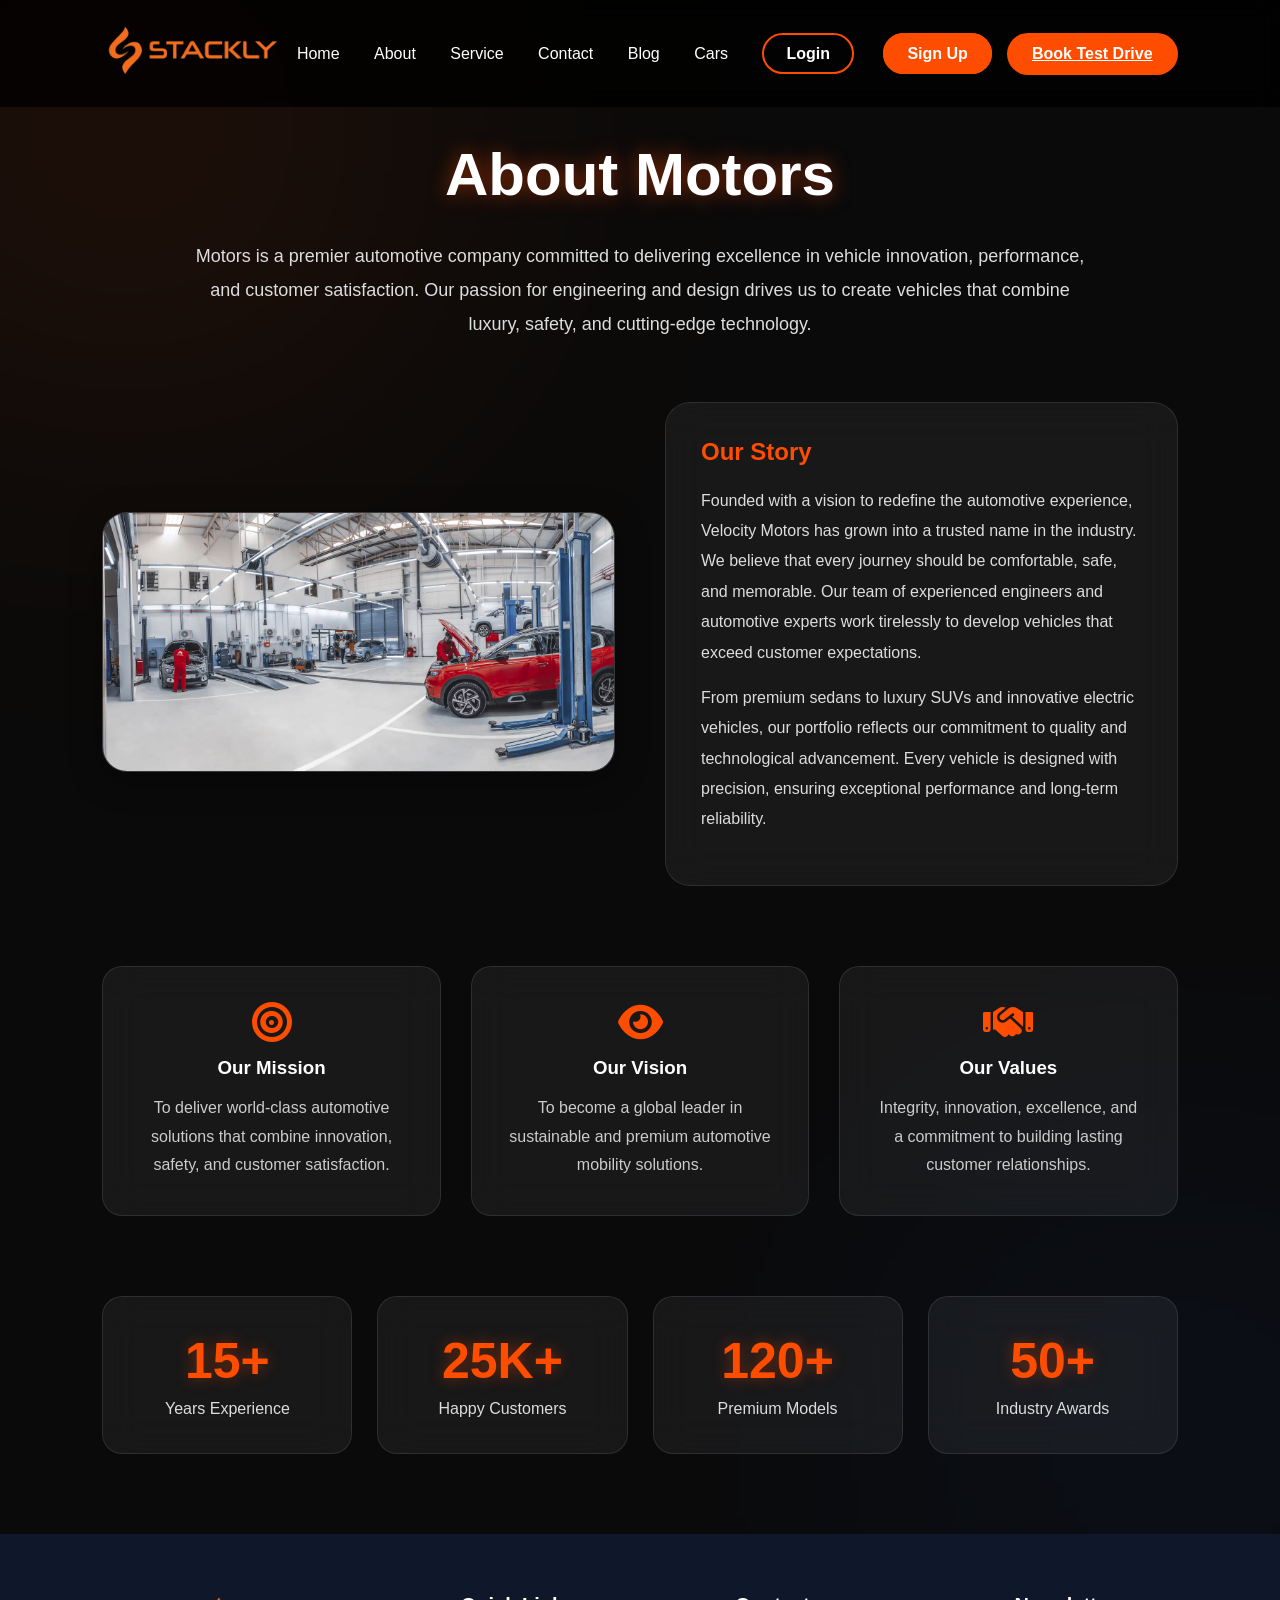
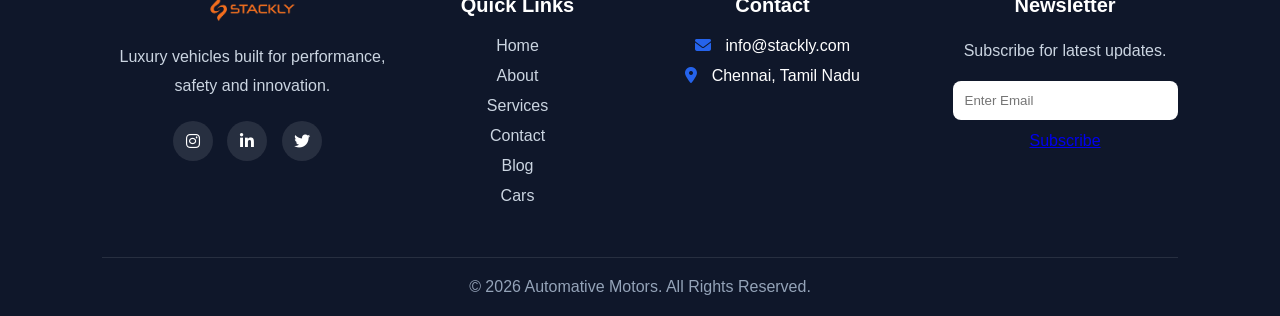
==== commit ae4d0920: "changes" ====
--- a/About.html
+++ b/About.html
@@ -4,7 +4,7 @@
 <head>
 <meta charset="UTF-8">
 <meta name="viewport" content="width=device-width, initial-scale=1.0">
-<title>Velocity Motors</title>
+<title>Automotive Motors</title>
 
 <link rel="stylesheet" href="style.css">
 
@@ -12,6 +12,76 @@
 href="https://cdnjs.cloudflare.com/ajax/libs/font-awesome/6.5.1/css/all.min.css">
 
 </head>
+<!-- LOGIN MODAL -->
+
+<div class="auth-modal" id="loginModal">
+
+    <div class="auth-box">
+
+        <span class="close" onclick="closeModal()">&times;</span>
+
+        <h1>Login</h1>
+
+        <form action="404.html">
+
+            <input type="email" placeholder="Email Address" required>
+
+            <input type="password" placeholder="Password" required>
+
+            <button type="submit" class="btn">
+                Login
+            </button>
+
+        </form>
+
+        <div class="auth-link">
+            Don't have an account?
+            <a href="#" onclick="switchToSignup()">
+                Sign Up
+            </a>
+        </div>
+
+    </div>
+
+</div>
+
+<!-- SIGNUP MODAL -->
+
+<div class="auth-modal" id="signupModal">
+
+    <div class="auth-box">
+
+        <span class="close" onclick="closeModal()">&times;</span>
+
+        <h1>Create Account</h1>
+
+        <form action="404.html">
+
+            <input type="text" placeholder="Full Name" required>
+
+            <input type="email" placeholder="Email Address" required>
+
+            <input type="password" placeholder="Password" required>
+
+            <input type="password" placeholder="Confirm Password" required>
+
+            <button type="submit" class="btn">
+                Register
+            </button>
+
+        </form>
+
+        <div class="auth-link">
+            Already have an account?
+            <a href="#" onclick="switchToLogin()">
+                Login
+            </a>
+        </div>
+
+    </div>
+
+</div>
+
 <body>
 
 <header>
@@ -29,10 +99,13 @@
     <nav>
         <a href="index.html">Home</a>
         <a href="about.html">About</a>
-        <a href="services.html">Services</a>
+        <a href="services.html">Service</a>
         <a href="contact.html">Contact</a>
         <a href="blog.html">Blog</a>
         <a href="car.html">Cars</a>
+        <a href="#" class="login-btn" onclick="openLogin()">Login</a>
+
+<a href="#" class="signup-btn" onclick="openSignup()">Sign Up</a>
     </nav>
 
     <a href="404.html" class="btn">Book Test Drive</a>
